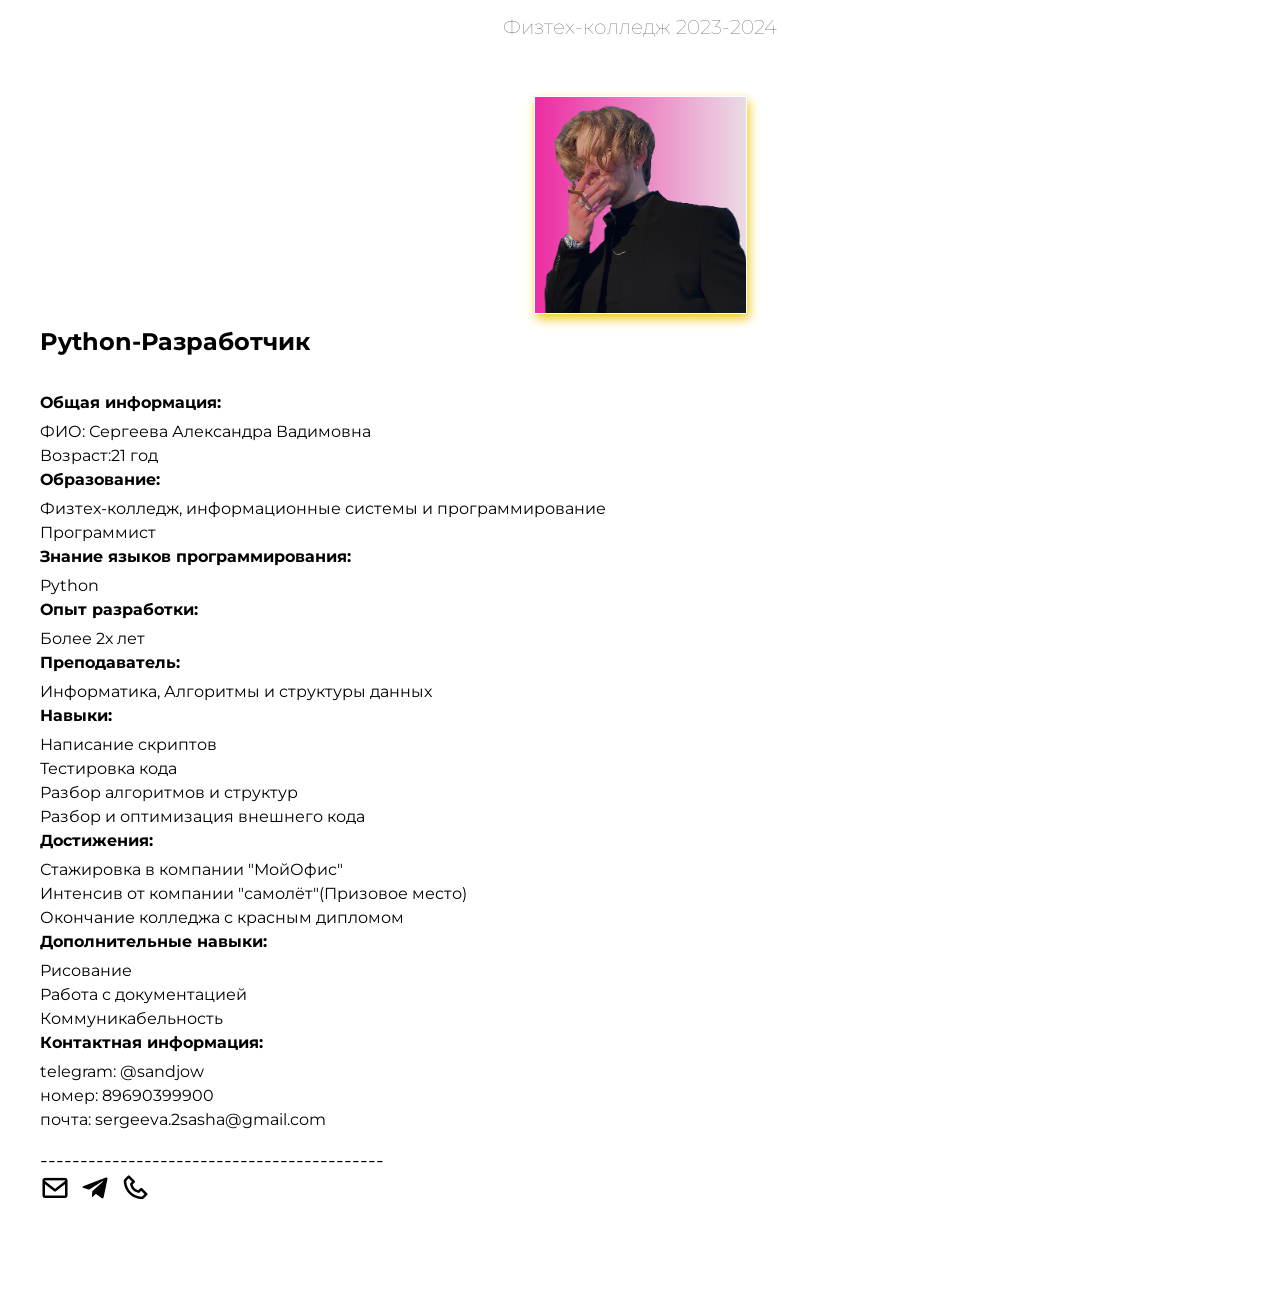
==== index.html @ 0ca5235e "14" ====
<!DOCTYPE html>
<html lang="en">

<head>
  <meta charset="UTF-8">
  <meta name="viewport" content="width=device-width, initial-scale=1.0">
  <title>Document</title>

  <link rel="preconnect" href="https://fonts.gstatic.com">
  <link href="https://fonts.googleapis.com/css2?family=Montserrat:wght@300;400;500;600;700&display=swap"
    rel="stylesheet">
  <link rel="stylesheet" href="https://cdn.jsdelivr.net/npm/boxicons@latest/css/boxicons.min.css">

  <link rel="stylesheet" href="style.css">

</head>

<body>

  <header class="header">
    <span class="logo">Физтех-колледж 2023-2024</span>
  </header>

  <header class="header">
    <span class="logo">ㅤ<div class="hero__box">
      <img class="hero__box-img" src="11.png" alt="">
    </div></span>
  </header>
  <div class="hero">
    <div class="container hero__container">
      <div class="hero__about">
        <h2 class="hero__title"> Python-Разработчик </h2>
        <!-- <h2 class="hero__subtitle">Яковлев Владислав Андреевич<i class='bx bxl-firebase'></i></h2> -->
        <h2 class="hero__subtitle"></h2>
        
        <p class="hero__description">
          <strong>Общая информация:</strong>
          ㅤФИО:  Сергеева Александра Вадимовна <br>
          ㅤВозраст:ㅤ21 год <br>
<strong>Образование:</strong>ㅤФизтех-колледж, информационные системы и программирование<br>  ㅤПрограммист <br>

<strong>Знание языков программирования:</strong>ㅤPython <br>
<strong>Опыт разработки:</strong>ㅤБолее 2х лет
<strong>Преподаватель:</strong>ㅤИнформатика, Алгоритмы и структуры данных 
<strong>Навыки:</strong>ㅤНаписание скриптов<br>
ㅤТестировка кода<Br>
  ㅤРазбор алгоритмов и структур <br>
  ㅤРазбор и оптимизация внешнего кода<br> 
<strong>Достижения:</strong> ㅤСтажировка в компании "МойОфис"<br>
ㅤИнтенсив от компании "самолёт"(Призовое место)<br>
 ㅤОкончание колледжа с красным дипломом<br>

 <strong>Дополнительные навыки:</strong>  ㅤРисование<br> ㅤРабота с документацией<br>  ㅤКоммуникабельность <br>

<strong>Контактная информация:</strong>
ㅤtelegram: @sandjow<br>
ㅤномер: 89690399900<br>
ㅤпочта: sergeeva.2sasha@gmail.com<br>
      </p> 
      <h2 class="hero__subtitle2">-------------------------------------------<br>


        <div class="hero__links">
          <a class="hero__link" href="https://www.google.com/search?q=sergeeva.2sasha%40gmail.com&sca_esv=558551389&sxsrf=AB5stBg1COnEjtwfzdhjHJAXS0QF0krt5Q%3A1692536131902&ei=Qw3iZP3FNqWH9u8P1Ya9qA0&oq=&gs_lp=[base64]&sclient=gws-wiz-serp" target="_blank"><i class='bx bx-envelope'></i></a>
          <a class="hero__link" href="https://t.me/@sandjow"><i class='bx bxl-telegram />'></i></a>
          <a class="hero__link" href="https://www.google.com/search?q=89690399900&sca_esv=558551389&sxsrf=AB5stBgTCXsJ3TGYy1L2gpGh0v5aaewNlQ%3A1692536078856&ei=Dg3iZN7xM6OG9u8P9uiGkAs&ved=0ahUKEwjesP-dpOuAAxUjg_0HHXa0AbIQ4dUDCBA&uact=5&oq=89690399900&gs_lp=Egxnd3Mtd2l6LXNlcnAiCzg5NjkwMzk5OTAwMgUQABiiBEj98gZQj-0GWI_tBnAIeACQAQGYAbMEoAGeCqoBCTItMS4wLjEuMbgBA8gBAPgBAfgBAqgCCsICBxAjGOoCGCfiAwQYASBBiAYB&sclient=gws-wiz-serp"><i class='bx bx-phone'></i></a>
          <!-- <a class="hero__link" href="https://www.binance.com/ru/price/bitcoin"><i class='bx bxl-bitcoin'></i></a> -->
          <!-- <a class="hero__link" href="https://www.binance.com/ru/price/bitcoin"><i class='bx bxl-telegram'></i></a> -->
        </div>
        <br>
        <br>
        <br>
        <br>
      

      </div>



    </div>

  </div>



</body>

</html>
---- style.css ----
*,
::before,
::after {
  box-sizing: border-box;
}

body {
  margin: 0;
  font-family: 'Montserrat', sans-serif;
}

img {
  width: 100%;
  height: 100%;
}

h1,
h2,
h3 {
  margin: 0;
}


.header {
  width: 100%;
  padding: 15px 0;


  display: flex;
  justify-content: center;
  align-items: center;

  font-size: 20px;
  font-weight: 50;
  color: rgba(81, 88, 86, 0.979);
}

.hero {
  min-height: 100vh;
  display: flex;
  justify-content: center;
  align-items: center;
}

.container {
  max-width: 1230px;
  width: 100%;
  margin: 0 auto;
  padding: 0 15px;
}

.hero__container {
  display: grid;
  grid-template-columns: repeat(auto-fit, minmax( 290px,1fr));
  grid-gap: 20px;
}


.hero__about {
  display: flex;
  flex-direction: column;
  justify-content: center;

}

.hero__title {
  font-size: 24px;
  line-height: 1.1;

  margin-bottom: 20px;
}


.hero__title2 {
  font-size: 18px;
  line-height: 1.1;

  margin-bottom: 1px;
}

.hero__description {
  font-size: 16px;
  line-height: 1.5;
}

.hero__description strong {
  display: block;
  margin-bottom: 5px;
  font-weight: bold; /* Делает текст жирным */
}

.hero__description span {
  display: block;
  margin-bottom: 5px;
  text-decoration: underline; /* Добавляет подчеркивание к тексту */
  color: #020202; /* Изменяет цвет текста на темно-серый (#555) */
}

.hero__prof {
  color: #f31515;
  white-space: nowrap;
}

.hero__subtitle {
  font-size: 32px;
  font-weight: 400;
}

.hero__subtitle2 {
  font-size: 20px;
  font-weight: 400;
}

.hero__links {
  display: flex;
}

.hero__link {
  margin-right: 10px;

  font-size: 30px;
  color: #000;
}

.hero__link:hover {
  color: rgb(206, 179, 29);
}




.hero__box {
  width: 213px; /* Задайте желаемую ширину контейнера */
  height: 218px; /* Задайте желаемую высоту контейнера */
  max-width: 220px;
  justify-self: center;
  overflow: hidden;
  position: relative;
  border: 1px solid rgb(255, 255, 255);

  background-image: linear-gradient(to right, rgb(236, 46, 163) 1%, rgb(235, 217, 228) 99%);
  animation: ava-animate 10s infinite alternate;
  box-shadow: 2px 5px 10px rgb(240, 201, 30);
}

.hero__box-img {
  width: 100%; /* Задайте 100% ширины для изображения */
  height: 100%; /* Задайте 100% высоты для изображения */
  position: absolute; /* Установите абсолютное позиционирование для изображения */
  top: 0; /* Задайте расстояние от верхней границы контейнера */
  left: 0; /* Задайте расстояние от левой границы контейнера */
  animation: ava-bg 3s infinite alternate;
  
}

@media screen and (max-width: 978px) {
  .hero {
    padding-top: 30px;
  }

  .hero__container {
    grid-row-gap: 20px;
  }

  .hero__title {
    font-size: 28px;
    margin-bottom: 10px;
  }

  .hero__title2 {
    font-size: 12px;
    margin-bottom: 10px;
  }


  
  .hero__subtitle {
    font-size: 22px;
    font-weight: 400;
  }

    
  .hero__subtitle2 {
    font-size: 12px;
    font-weight: 400;
  }

  .hero__description {
    font-size: 16px;
  }

  .hero__about {
    text-align: center;
  }

  .hero__links {
    justify-content: center;
  }

  .hero__box {
    max-width: 350px;
    justify-self: center;
  }
}



@keyframes ava-animate {
  0% {
    border-radius: 62% 38% 72% 28% / 67% 32% 68% 33%;
  }

  40% {
    border-radius: 37% 63% 53% 47% / 67% 32% 68% 33%;
  }

  60% {
    border-radius: 23% 77% 39% 61% / 78% 54% 46% 22%;
  }

  100% {
    border-radius: 18% 82% 24% 76% / 43% 54% 46% 57%;
  }
}

@keyframes ava-bg {
  from {
    backdrop-filter: hue-rotate(0);
  }

  to {
    backdrop-filter: hue-rotate(90deg);
  }
}
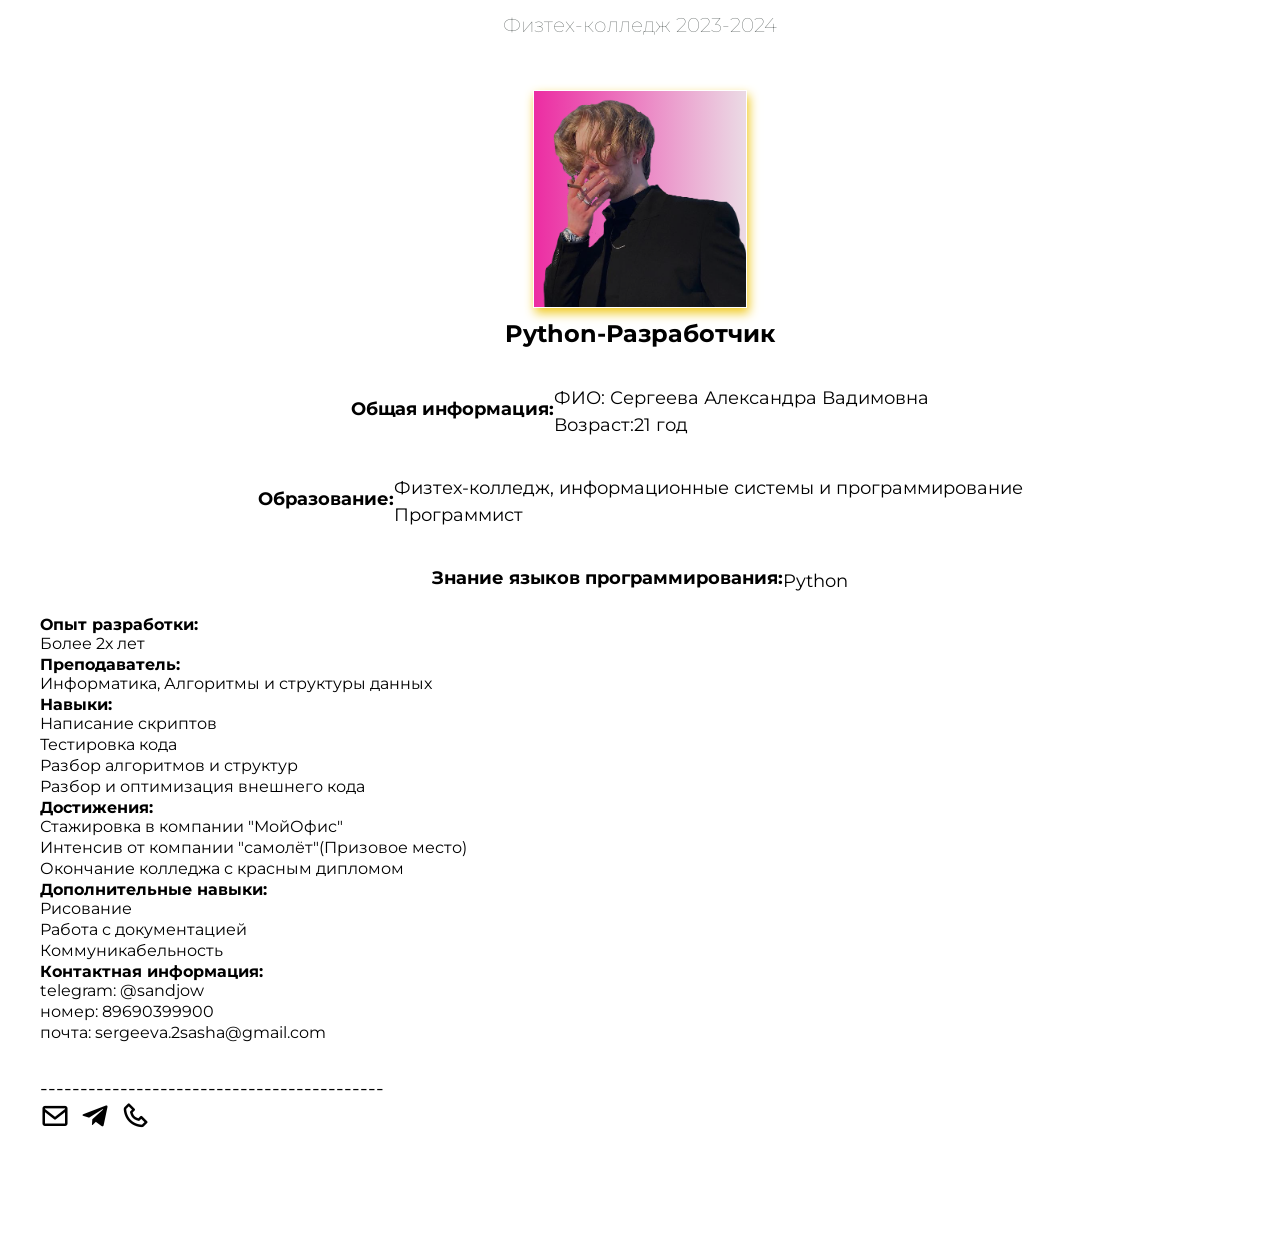
==== commit b509b2ff: "<p>" ====
--- a/index.html
+++ b/index.html
@@ -36,10 +36,10 @@
         <p class="hero__description">
           <strong>Общая информация:</strong>
           ㅤФИО:  Сергеева Александра Вадимовна <br>
-          ㅤВозраст:ㅤ21 год <br>
-<strong>Образование:</strong>ㅤФизтех-колледж, информационные системы и программирование<br>  ㅤПрограммист <br>
+          ㅤВозраст:ㅤ21 год <br></p>
+          <p class="hero__description"><strong>Образование:</strong>ㅤФизтех-колледж, информационные системы и программирование<br>  ㅤПрограммист <br></p>
 
-<strong>Знание языков программирования:</strong>ㅤPython <br>
+          <p class="hero__description"><strong>Знание языков программирования:</strong>ㅤPython <br></p>
 <strong>Опыт разработки:</strong>ㅤБолее 2х лет
 <strong>Преподаватель:</strong>ㅤИнформатика, Алгоритмы и структуры данных 
 <strong>Навыки:</strong>ㅤНаписание скриптов<br>
--- a/style.css
+++ b/style.css
@@ -23,7 +23,7 @@
 
 .header {
   width: 100%;
-  padding: 15px 0;
+  padding: 13px 0;
 
 
   display: flex;
@@ -66,6 +66,9 @@
 .hero__title {
   font-size: 24px;
   line-height: 1.1;
+  display: flex;
+  justify-content: center;
+  align-items: center;
 
   margin-bottom: 20px;
 }
@@ -79,7 +82,10 @@
 }
 
 .hero__description {
-  font-size: 16px;
+  font-size: 18px;
+  display: flex;
+  justify-content: center;
+  align-items: center;
   line-height: 1.5;
 }
 
@@ -130,7 +136,7 @@
 
 
 .hero__box {
-  width: 213px; /* Задайте желаемую ширину контейнера */
+  width: 214px; /* Задайте желаемую ширину контейнера */
   height: 218px; /* Задайте желаемую высоту контейнера */
   max-width: 220px;
   justify-self: center;
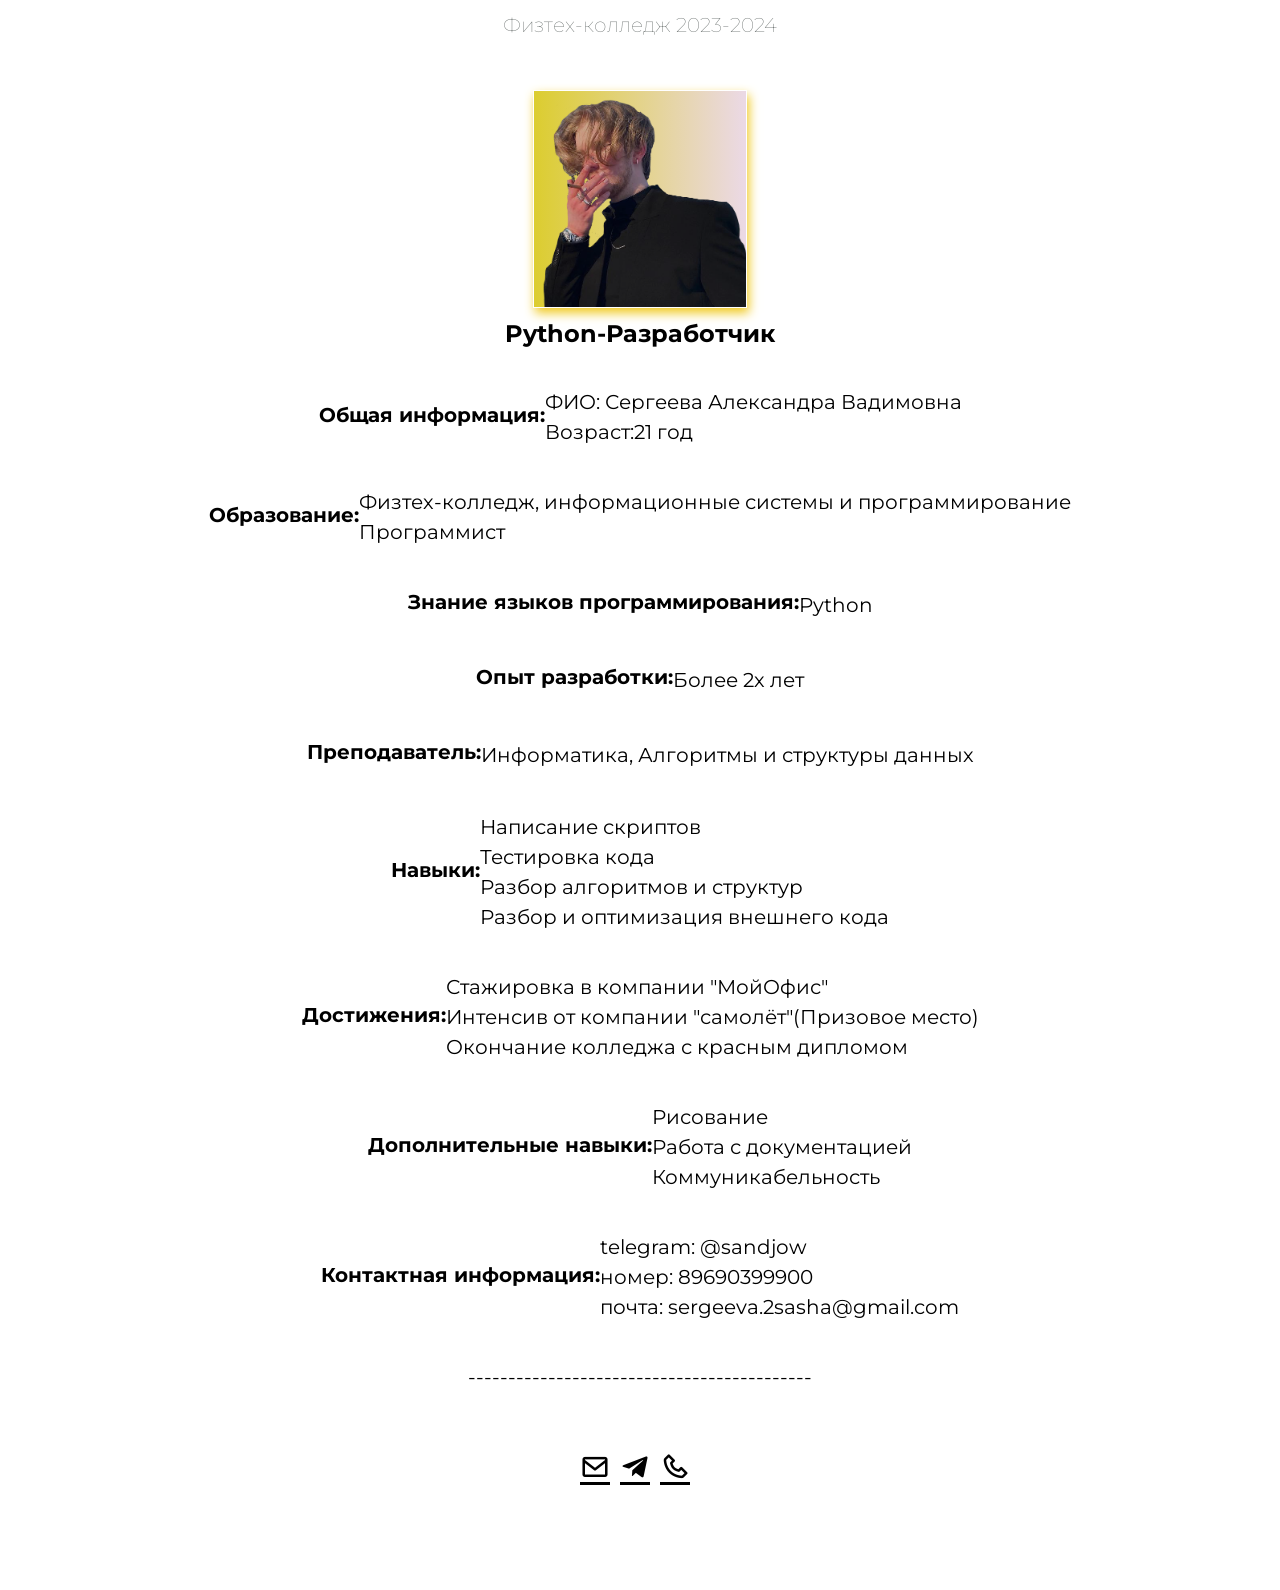
==== commit eedd82fe: "16" ====
--- a/index.html
+++ b/index.html
@@ -40,26 +40,26 @@
           <p class="hero__description"><strong>Образование:</strong>ㅤФизтех-колледж, информационные системы и программирование<br>  ㅤПрограммист <br></p>
 
           <p class="hero__description"><strong>Знание языков программирования:</strong>ㅤPython <br></p>
-<strong>Опыт разработки:</strong>ㅤБолее 2х лет
-<strong>Преподаватель:</strong>ㅤИнформатика, Алгоритмы и структуры данных 
-<strong>Навыки:</strong>ㅤНаписание скриптов<br>
+          <p class="hero__description"><strong>Опыт разработки:</strong>ㅤБолее 2х лет</p>
+            <p class="hero__description"><strong>Преподаватель:</strong>ㅤИнформатика, Алгоритмы и структуры данных </p>
+              <p class="hero__description"><strong>Навыки:</strong>ㅤНаписание скриптов<br>
 ㅤТестировка кода<Br>
   ㅤРазбор алгоритмов и структур <br>
-  ㅤРазбор и оптимизация внешнего кода<br> 
-<strong>Достижения:</strong> ㅤСтажировка в компании "МойОфис"<br>
+  ㅤРазбор и оптимизация внешнего кода<br> </p>
+  <p class="hero__description"><strong>Достижения:</strong> ㅤСтажировка в компании "МойОфис"<br>
 ㅤИнтенсив от компании "самолёт"(Призовое место)<br>
- ㅤОкончание колледжа с красным дипломом<br>
+ ㅤОкончание колледжа с красным дипломом<br></p>
 
- <strong>Дополнительные навыки:</strong>  ㅤРисование<br> ㅤРабота с документацией<br>  ㅤКоммуникабельность <br>
+ <p class="hero__description"><strong>Дополнительные навыки:</strong>  ㅤРисование<br> ㅤРабота с документацией<br>  ㅤКоммуникабельность <br></p>
 
-<strong>Контактная информация:</strong>
+ <p class="hero__description"><strong>Контактная информация:</strong>
 ㅤtelegram: @sandjow<br>
 ㅤномер: 89690399900<br>
 ㅤпочта: sergeeva.2sasha@gmail.com<br>
       </p> 
-      <h2 class="hero__subtitle2">-------------------------------------------<br>
+      <p class="hero__description">-------------------------------------------<br></p>
 
-
+      <p class="hero__description">
         <div class="hero__links">
           <a class="hero__link" href="https://www.google.com/search?q=sergeeva.2sasha%40gmail.com&sca_esv=558551389&sxsrf=AB5stBg1COnEjtwfzdhjHJAXS0QF0krt5Q%3A1692536131902&ei=Qw3iZP3FNqWH9u8P1Ya9qA0&oq=&gs_lp=[base64]&sclient=gws-wiz-serp" target="_blank"><i class='bx bx-envelope'></i></a>
           <a class="hero__link" href="https://t.me/@sandjow"><i class='bx bxl-telegram />'></i></a>
@@ -71,7 +71,7 @@
         <br>
         <br>
         <br>
-      
+      </p>
 
       </div>
 
--- a/style.css
+++ b/style.css
@@ -82,7 +82,7 @@
 }
 
 .hero__description {
-  font-size: 18px;
+  font-size: 20px;
   display: flex;
   justify-content: center;
   align-items: center;
@@ -119,11 +119,15 @@
 
 .hero__links {
   display: flex;
+  justify-content: center;
+  align-items: center;
 }
 
 .hero__link {
   margin-right: 10px;
-
+  display: flex;
+  justify-content: center;
+  align-items: center;
   font-size: 30px;
   color: #000;
 }
@@ -144,7 +148,7 @@
   position: relative;
   border: 1px solid rgb(255, 255, 255);
 
-  background-image: linear-gradient(to right, rgb(236, 46, 163) 1%, rgb(235, 217, 228) 99%);
+  background-image: linear-gradient(to right, rgb(220, 205, 49) 1%, rgb(235, 217, 228) 99%);
   animation: ava-animate 10s infinite alternate;
   box-shadow: 2px 5px 10px rgb(240, 201, 30);
 }
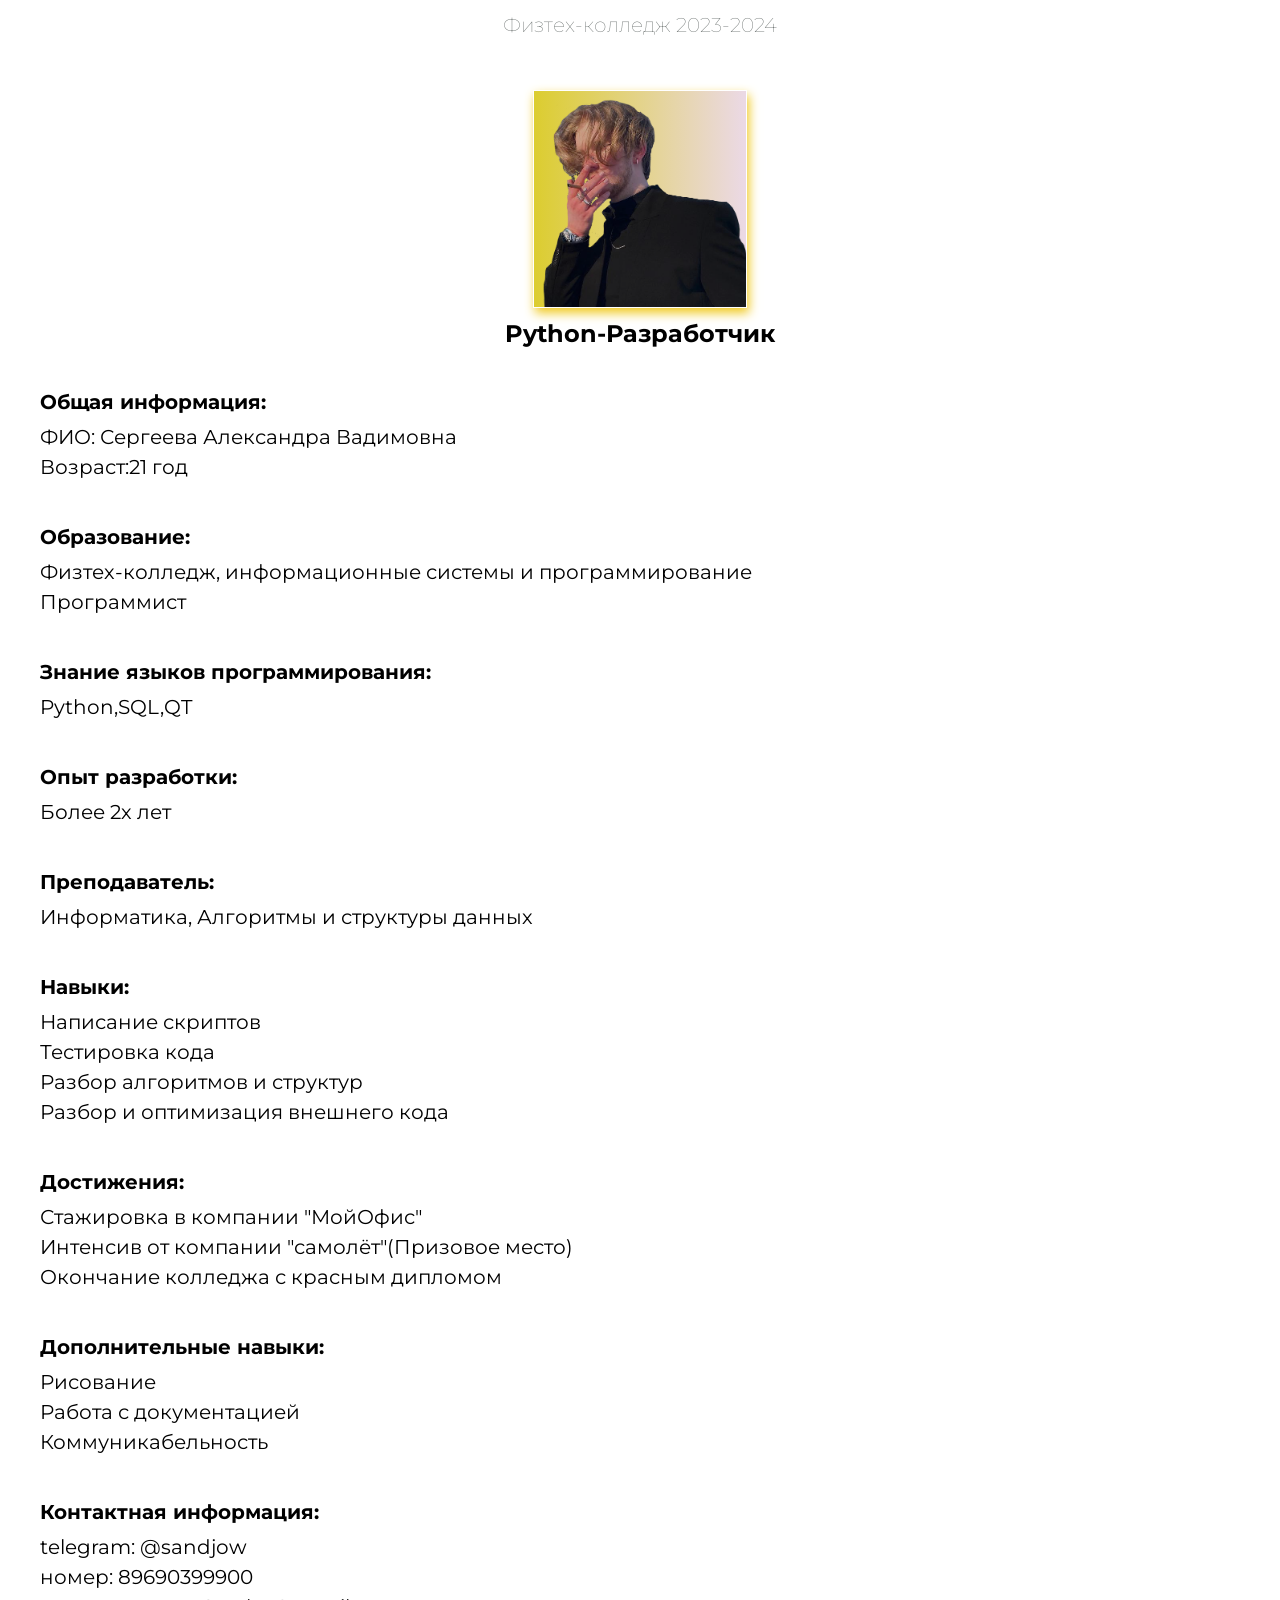
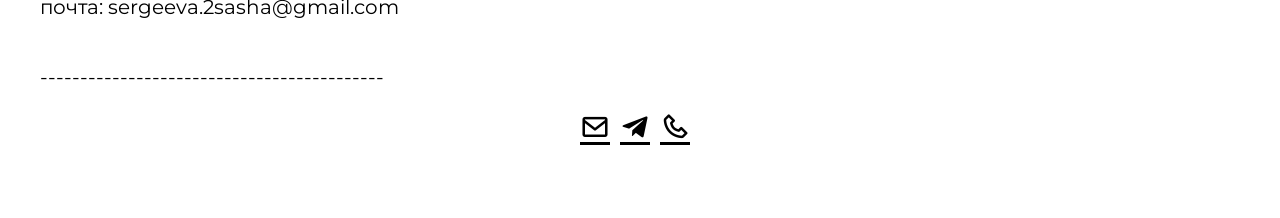
==== commit 24af50ef: "17" ====
--- a/index.html
+++ b/index.html
@@ -39,7 +39,7 @@
           ㅤВозраст:ㅤ21 год <br></p>
           <p class="hero__description"><strong>Образование:</strong>ㅤФизтех-колледж, информационные системы и программирование<br>  ㅤПрограммист <br></p>
 
-          <p class="hero__description"><strong>Знание языков программирования:</strong>ㅤPython <br></p>
+          <p class="hero__description"><strong>Знание языков программирования:</strong>ㅤPython,SQL,QT <br></p>
           <p class="hero__description"><strong>Опыт разработки:</strong>ㅤБолее 2х лет</p>
             <p class="hero__description"><strong>Преподаватель:</strong>ㅤИнформатика, Алгоритмы и структуры данных </p>
               <p class="hero__description"><strong>Навыки:</strong>ㅤНаписание скриптов<br>
@@ -59,7 +59,7 @@
       </p> 
       <p class="hero__description">-------------------------------------------<br></p>
 
-      <p class="hero__description">
+      
         <div class="hero__links">
           <a class="hero__link" href="https://www.google.com/search?q=sergeeva.2sasha%40gmail.com&sca_esv=558551389&sxsrf=AB5stBg1COnEjtwfzdhjHJAXS0QF0krt5Q%3A1692536131902&ei=Qw3iZP3FNqWH9u8P1Ya9qA0&oq=&gs_lp=[base64]&sclient=gws-wiz-serp" target="_blank"><i class='bx bx-envelope'></i></a>
           <a class="hero__link" href="https://t.me/@sandjow"><i class='bx bxl-telegram />'></i></a>
@@ -71,7 +71,7 @@
         <br>
         <br>
         <br>
-      </p>
+      
 
       </div>
 
--- a/style.css
+++ b/style.css
@@ -83,7 +83,7 @@
 
 .hero__description {
   font-size: 20px;
-  display: flex;
+  /* display: flex; */
   justify-content: center;
   align-items: center;
   line-height: 1.5;
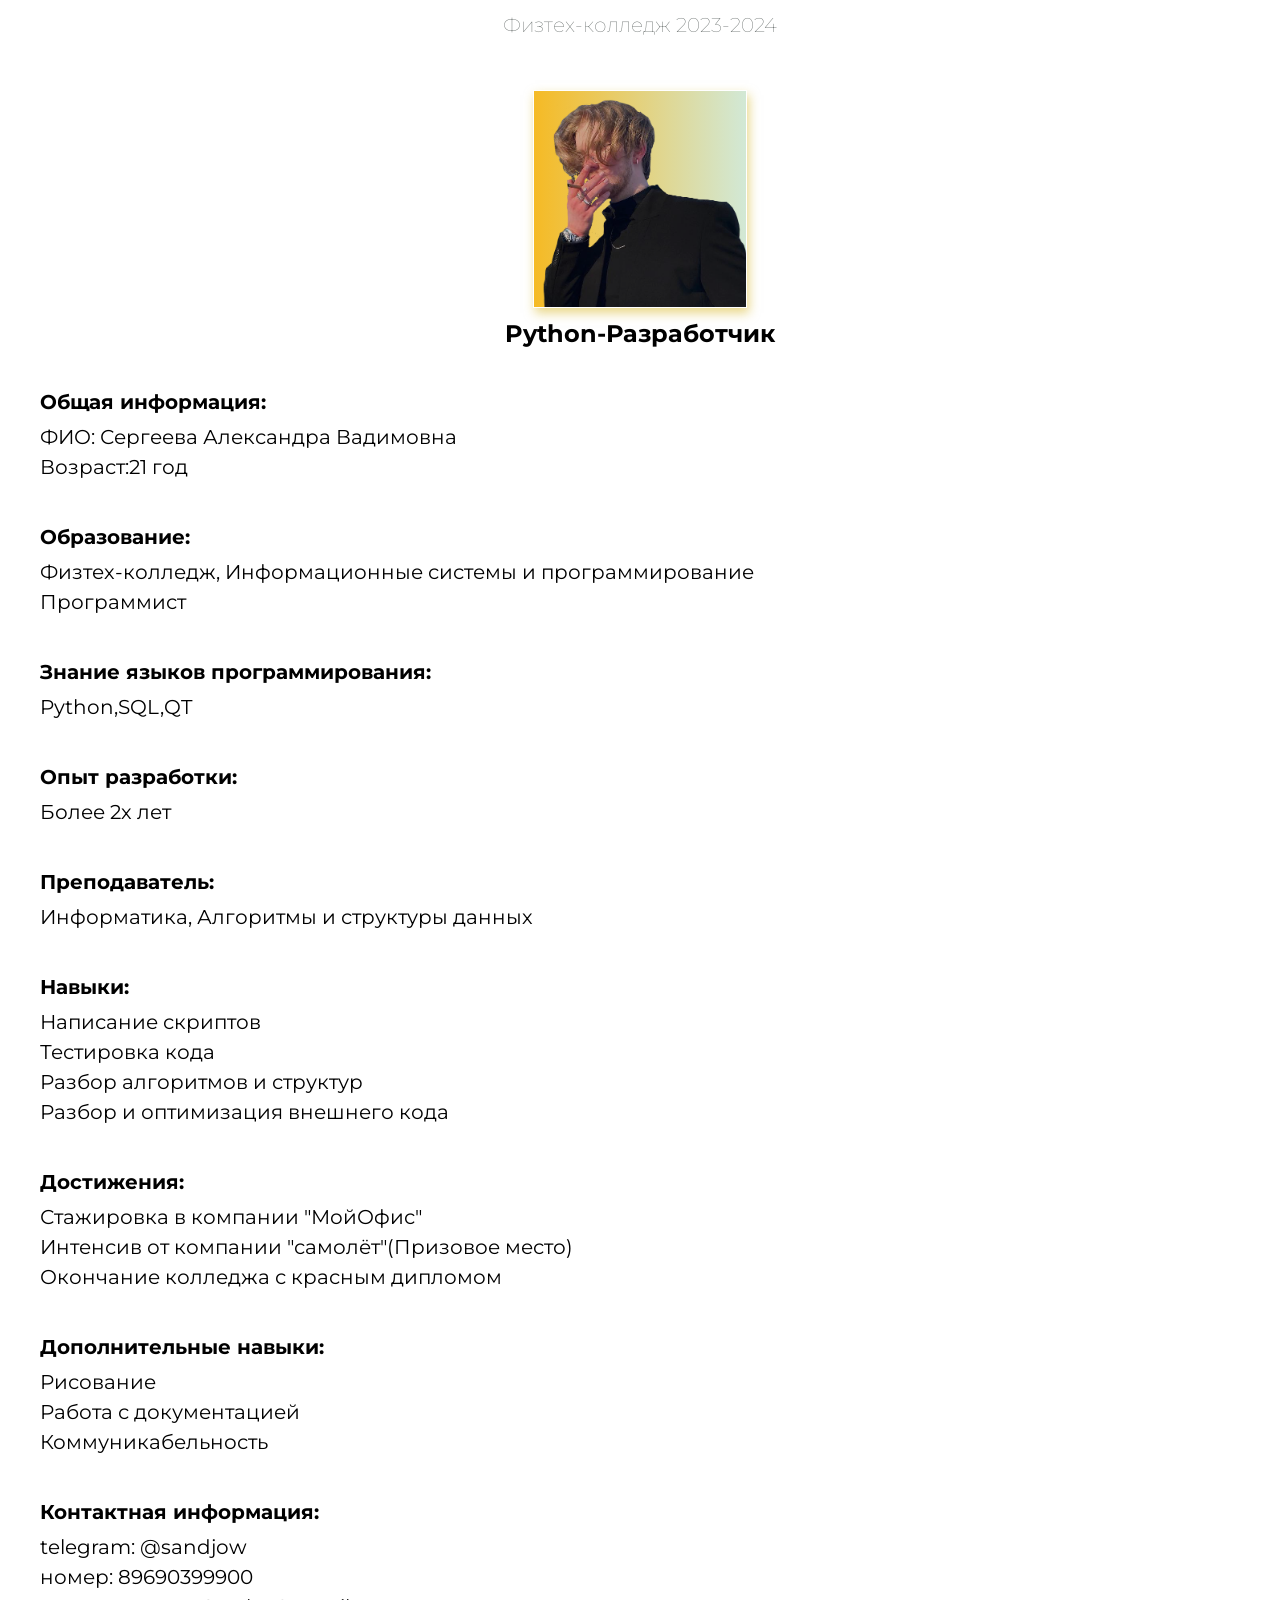
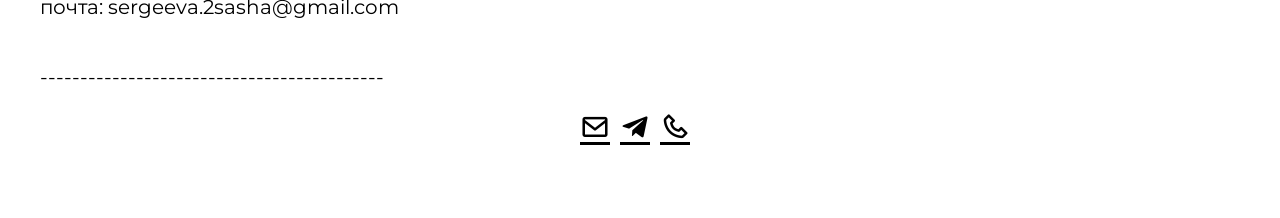
==== commit 7f728fa8: "Update index.html" ====
--- a/index.html
+++ b/index.html
@@ -37,7 +37,7 @@
           <strong>Общая информация:</strong>
           ㅤФИО:  Сергеева Александра Вадимовна <br>
           ㅤВозраст:ㅤ21 год <br></p>
-          <p class="hero__description"><strong>Образование:</strong>ㅤФизтех-колледж, информационные системы и программирование<br>  ㅤПрограммист <br></p>
+          <p class="hero__description"><strong>Образование:</strong>ㅤФизтех-колледж, Информационные системы и программирование<br>  ㅤПрограммист <br></p>
 
           <p class="hero__description"><strong>Знание языков программирования:</strong>ㅤPython,SQL,QT <br></p>
           <p class="hero__description"><strong>Опыт разработки:</strong>ㅤБолее 2х лет</p>
--- a/style.css
+++ b/style.css
@@ -148,15 +148,15 @@
   position: relative;
   border: 1px solid rgb(255, 255, 255);
 
-  background-image: linear-gradient(to right, rgb(220, 205, 49) 1%, rgb(235, 217, 228) 99%);
+  background-image: linear-gradient(to right, rgba(244, 180, 17, .91) 1%, rgba(187, 220, 190, 0.66) 99%);
   animation: ava-animate 10s infinite alternate;
-  box-shadow: 2px 5px 10px rgb(240, 201, 30);
+  box-shadow: 2px 5px 10px rgba(211, 175, 16, 0.5);
 }
 
 .hero__box-img {
   width: 100%; /* Задайте 100% ширины для изображения */
   height: 100%; /* Задайте 100% высоты для изображения */
-  position: absolute; /* Установите абсолютное позиционирование для изображения */
+  position: relative; /* Установите абсолютное позиционирование для изображения */
   top: 0; /* Задайте расстояние от верхней границы контейнера */
   left: 0; /* Задайте расстояние от левой границы контейнера */
   animation: ava-bg 3s infinite alternate;
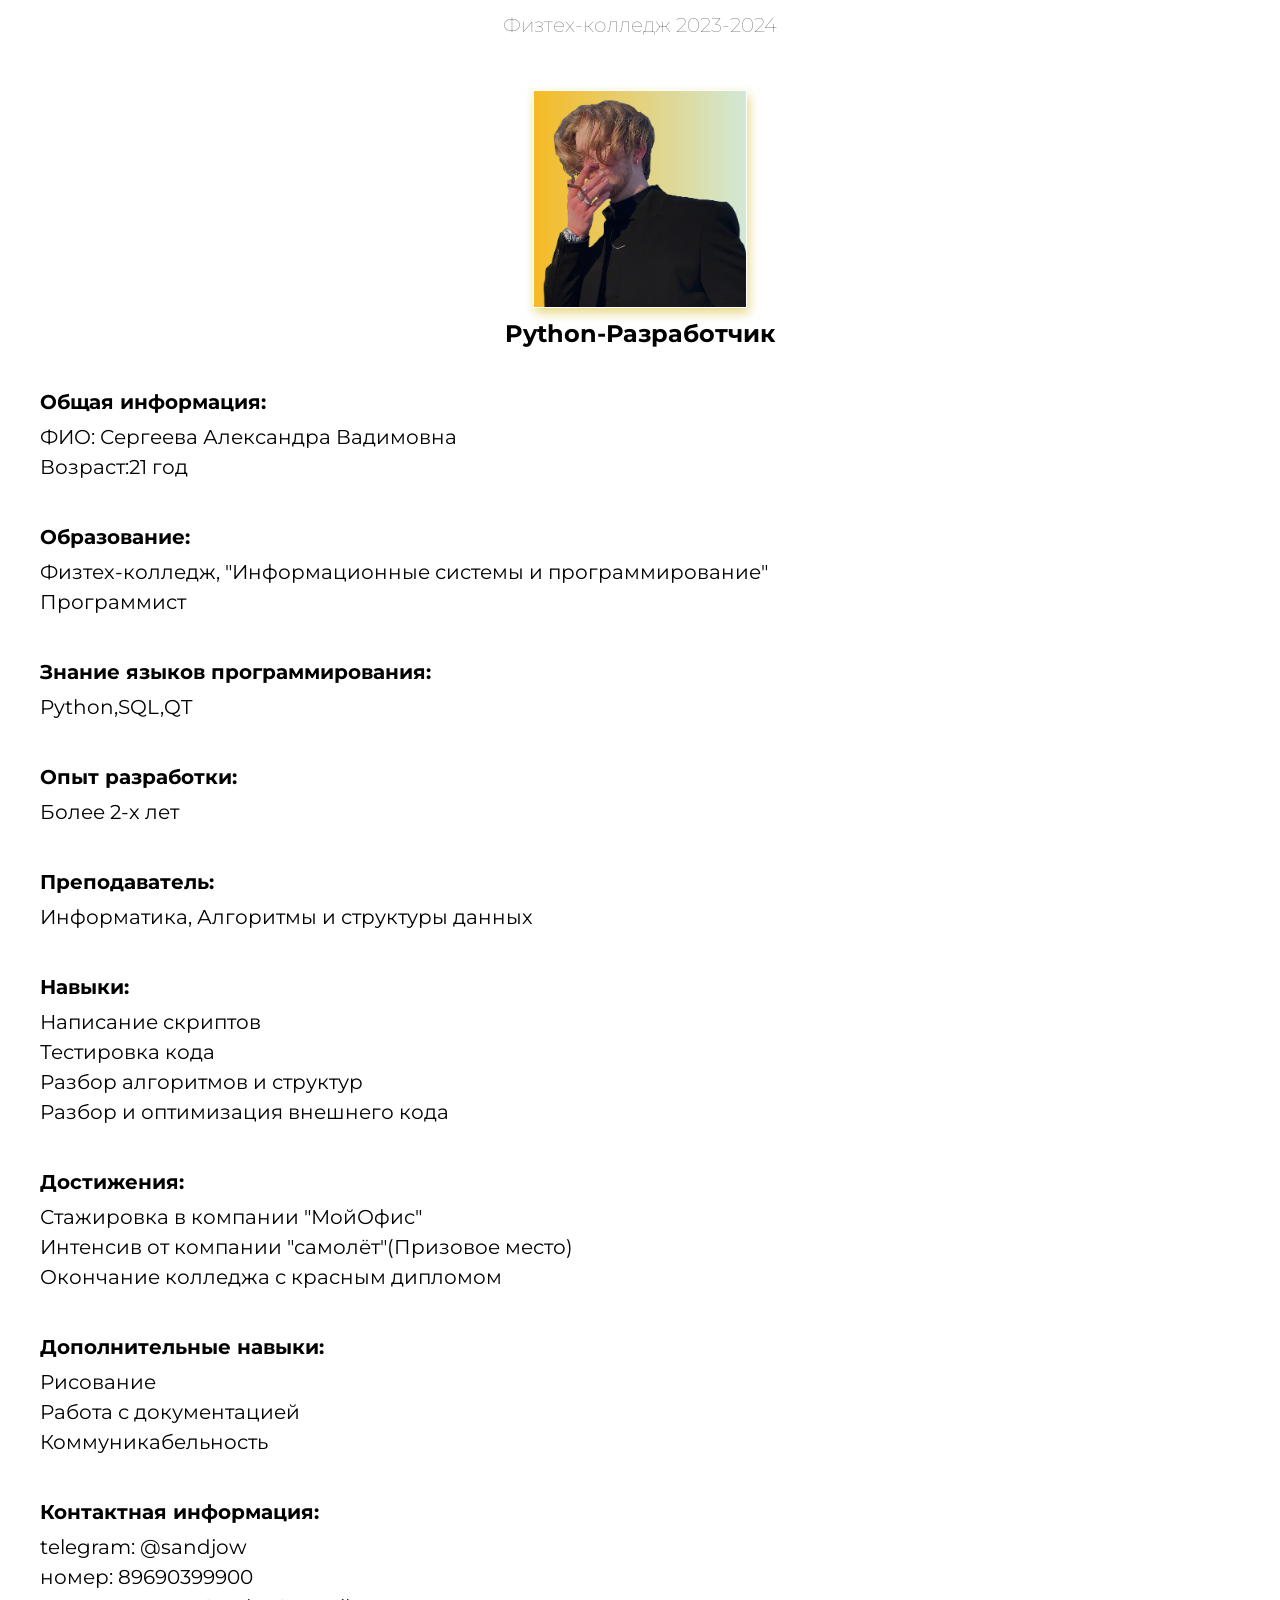
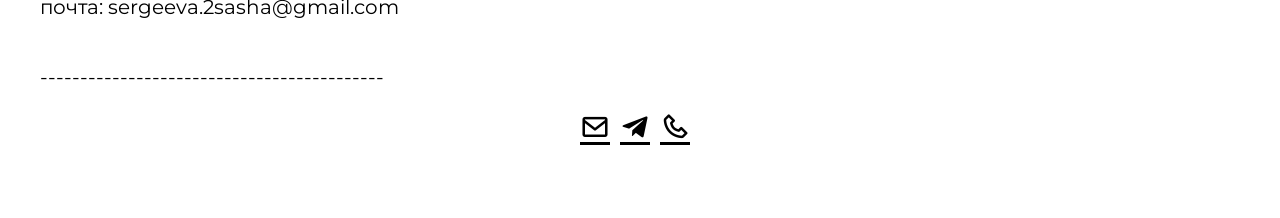
==== commit 6bfc6c93: """" ====
--- a/index.html
+++ b/index.html
@@ -37,10 +37,10 @@
           <strong>Общая информация:</strong>
           ㅤФИО:  Сергеева Александра Вадимовна <br>
           ㅤВозраст:ㅤ21 год <br></p>
-          <p class="hero__description"><strong>Образование:</strong>ㅤФизтех-колледж, Информационные системы и программирование<br>  ㅤПрограммист <br></p>
+          <p class="hero__description"><strong>Образование:</strong>ㅤФизтех-колледж, "Информационные системы и программирование"<br>  ㅤПрограммист <br></p>
 
           <p class="hero__description"><strong>Знание языков программирования:</strong>ㅤPython,SQL,QT <br></p>
-          <p class="hero__description"><strong>Опыт разработки:</strong>ㅤБолее 2х лет</p>
+          <p class="hero__description"><strong>Опыт разработки:</strong>ㅤБолее 2-х лет</p>
             <p class="hero__description"><strong>Преподаватель:</strong>ㅤИнформатика, Алгоритмы и структуры данных </p>
               <p class="hero__description"><strong>Навыки:</strong>ㅤНаписание скриптов<br>
 ㅤТестировка кода<Br>
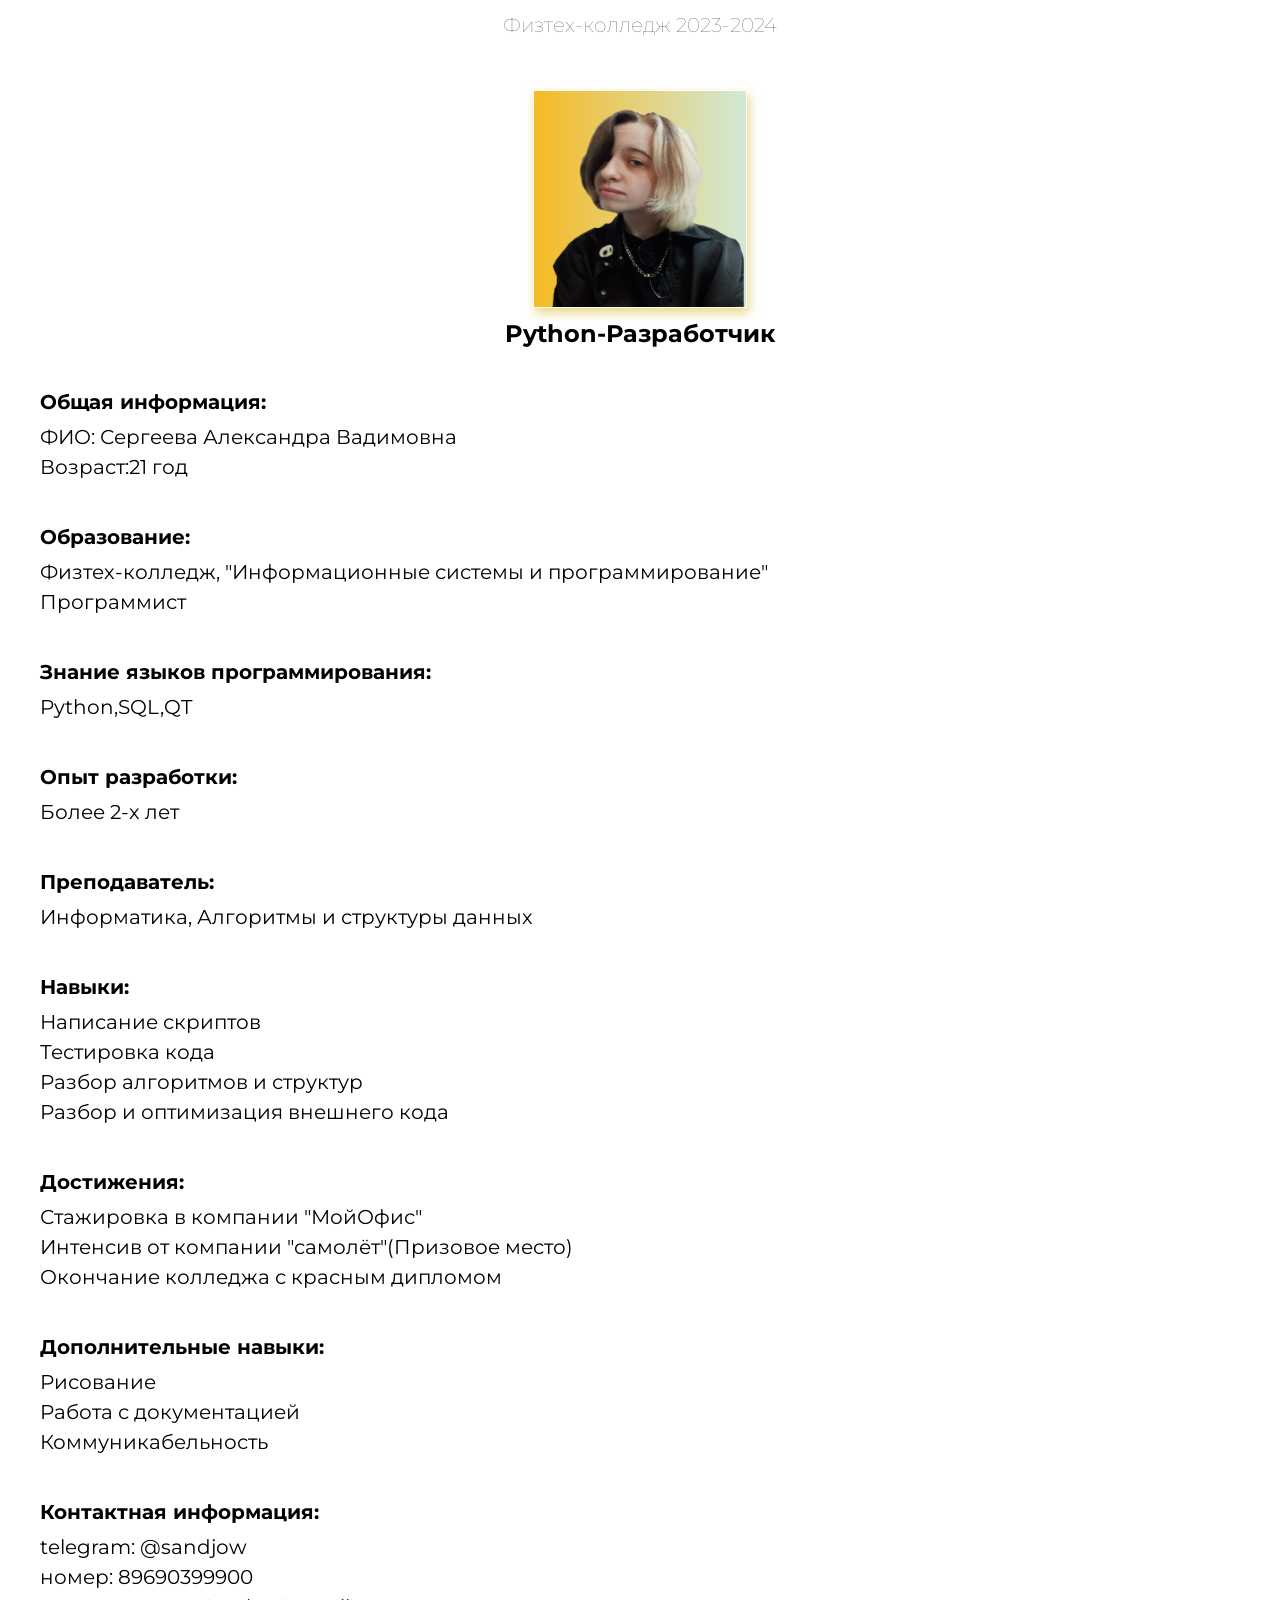
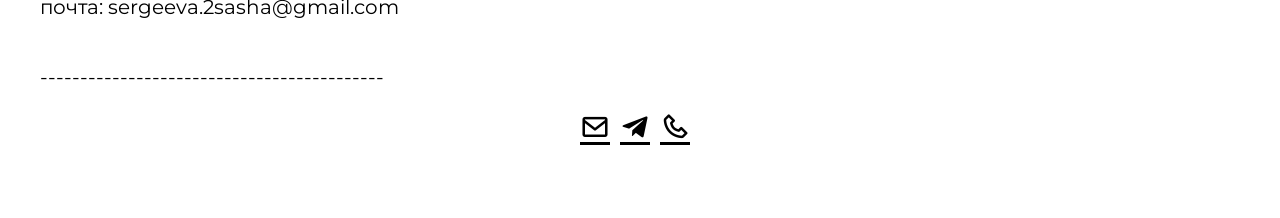
==== commit f95cc35b: "Update index.html" ====
--- a/index.html
+++ b/index.html
@@ -62,7 +62,7 @@
       
         <div class="hero__links">
           <a class="hero__link" href="https://www.google.com/search?q=sergeeva.2sasha%40gmail.com&sca_esv=558551389&sxsrf=AB5stBg1COnEjtwfzdhjHJAXS0QF0krt5Q%3A1692536131902&ei=Qw3iZP3FNqWH9u8P1Ya9qA0&oq=&gs_lp=[base64]&sclient=gws-wiz-serp" target="_blank"><i class='bx bx-envelope'></i></a>
-          <a class="hero__link" href="https://t.me/@sandjow"><i class='bx bxl-telegram />'></i></a>
+          <a class="hero__link" href="https://t.me/sandjow"><i class='bx bxl-telegram />'></i></a>
           <a class="hero__link" href="https://www.google.com/search?q=89690399900&sca_esv=558551389&sxsrf=AB5stBgTCXsJ3TGYy1L2gpGh0v5aaewNlQ%3A1692536078856&ei=Dg3iZN7xM6OG9u8P9uiGkAs&ved=0ahUKEwjesP-dpOuAAxUjg_0HHXa0AbIQ4dUDCBA&uact=5&oq=89690399900&gs_lp=Egxnd3Mtd2l6LXNlcnAiCzg5NjkwMzk5OTAwMgUQABiiBEj98gZQj-0GWI_tBnAIeACQAQGYAbMEoAGeCqoBCTItMS4wLjEuMbgBA8gBAPgBAfgBAqgCCsICBxAjGOoCGCfiAwQYASBBiAYB&sclient=gws-wiz-serp"><i class='bx bx-phone'></i></a>
           <!-- <a class="hero__link" href="https://www.binance.com/ru/price/bitcoin"><i class='bx bxl-bitcoin'></i></a> -->
           <!-- <a class="hero__link" href="https://www.binance.com/ru/price/bitcoin"><i class='bx bxl-telegram'></i></a> -->
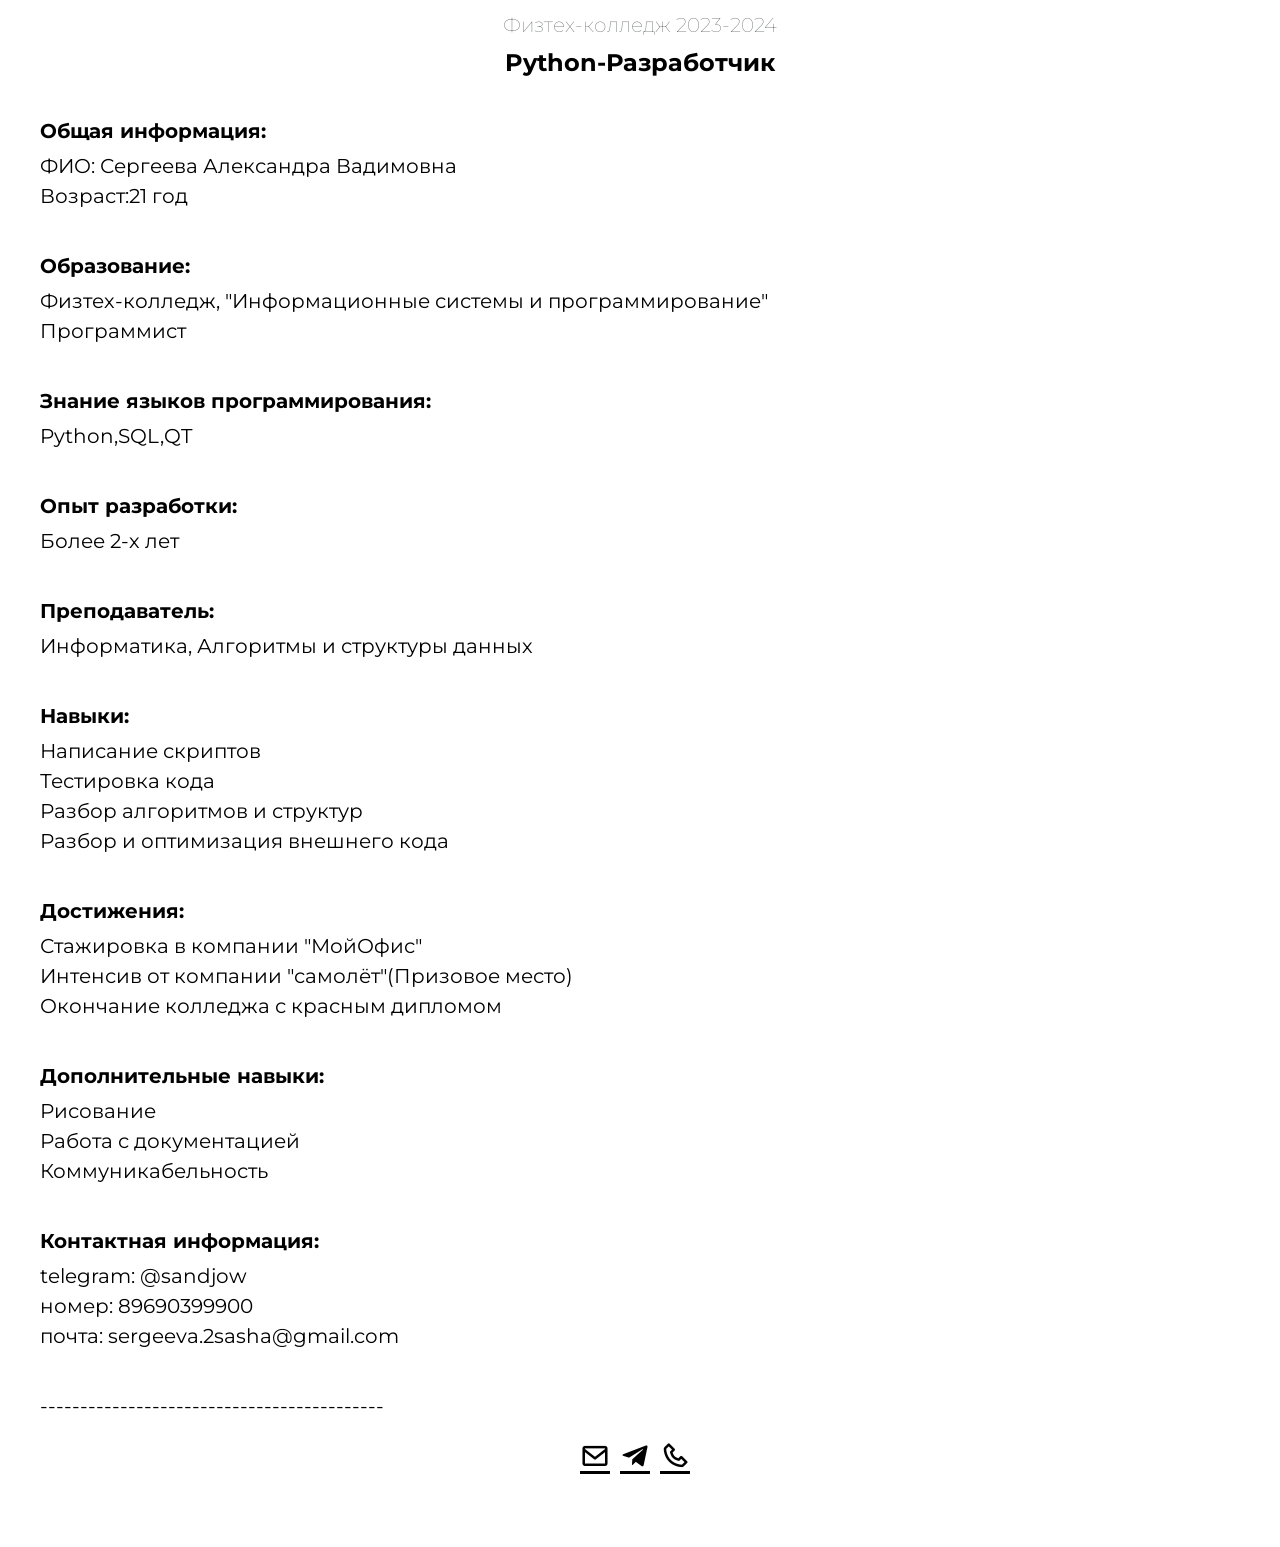
==== commit 175658fa: "Update index.html" ====
--- a/index.html
+++ b/index.html
@@ -21,11 +21,11 @@
     <span class="logo">Физтех-колледж 2023-2024</span>
   </header>
 
-  <header class="header">
+  <!-- <header class="header">
     <span class="logo">ㅤ<div class="hero__box">
       <img class="hero__box-img" src="11.png" alt="">
     </div></span>
-  </header>
+  </header> -->
   <div class="hero">
     <div class="container hero__container">
       <div class="hero__about">
